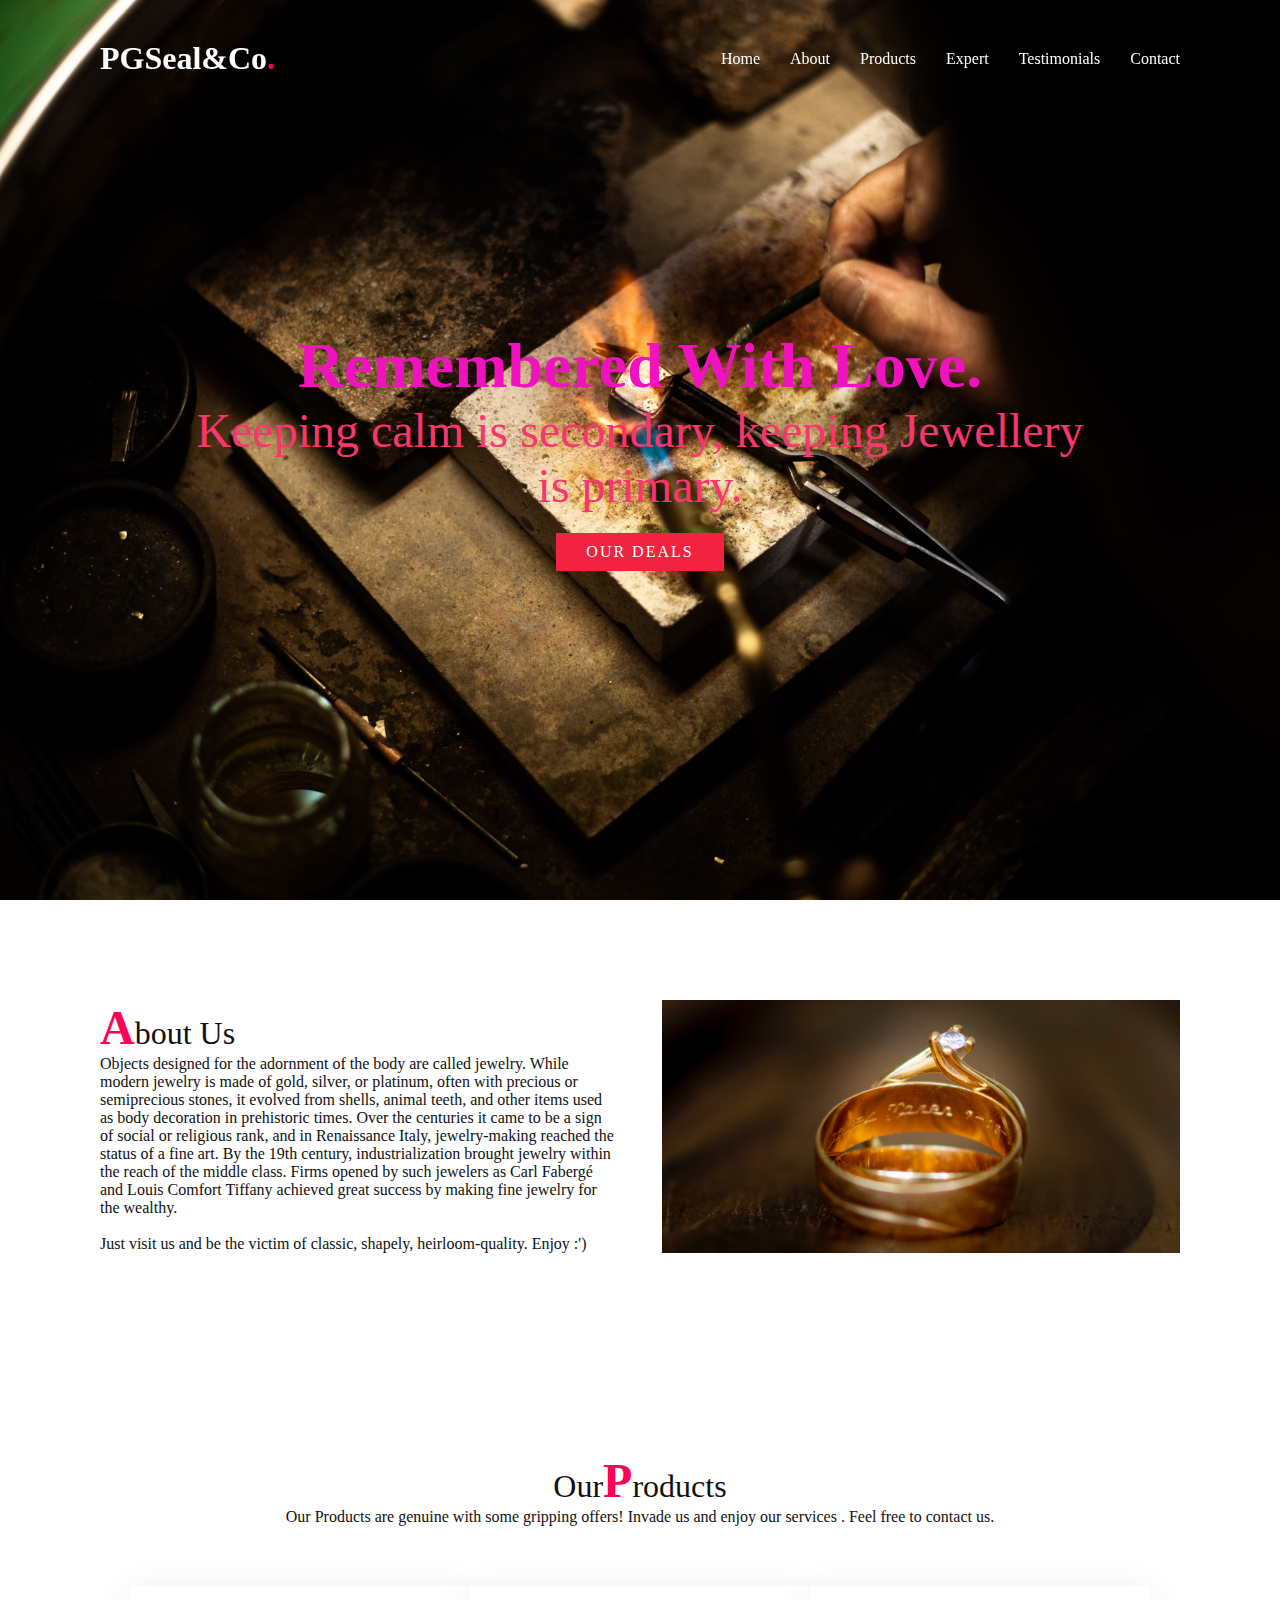
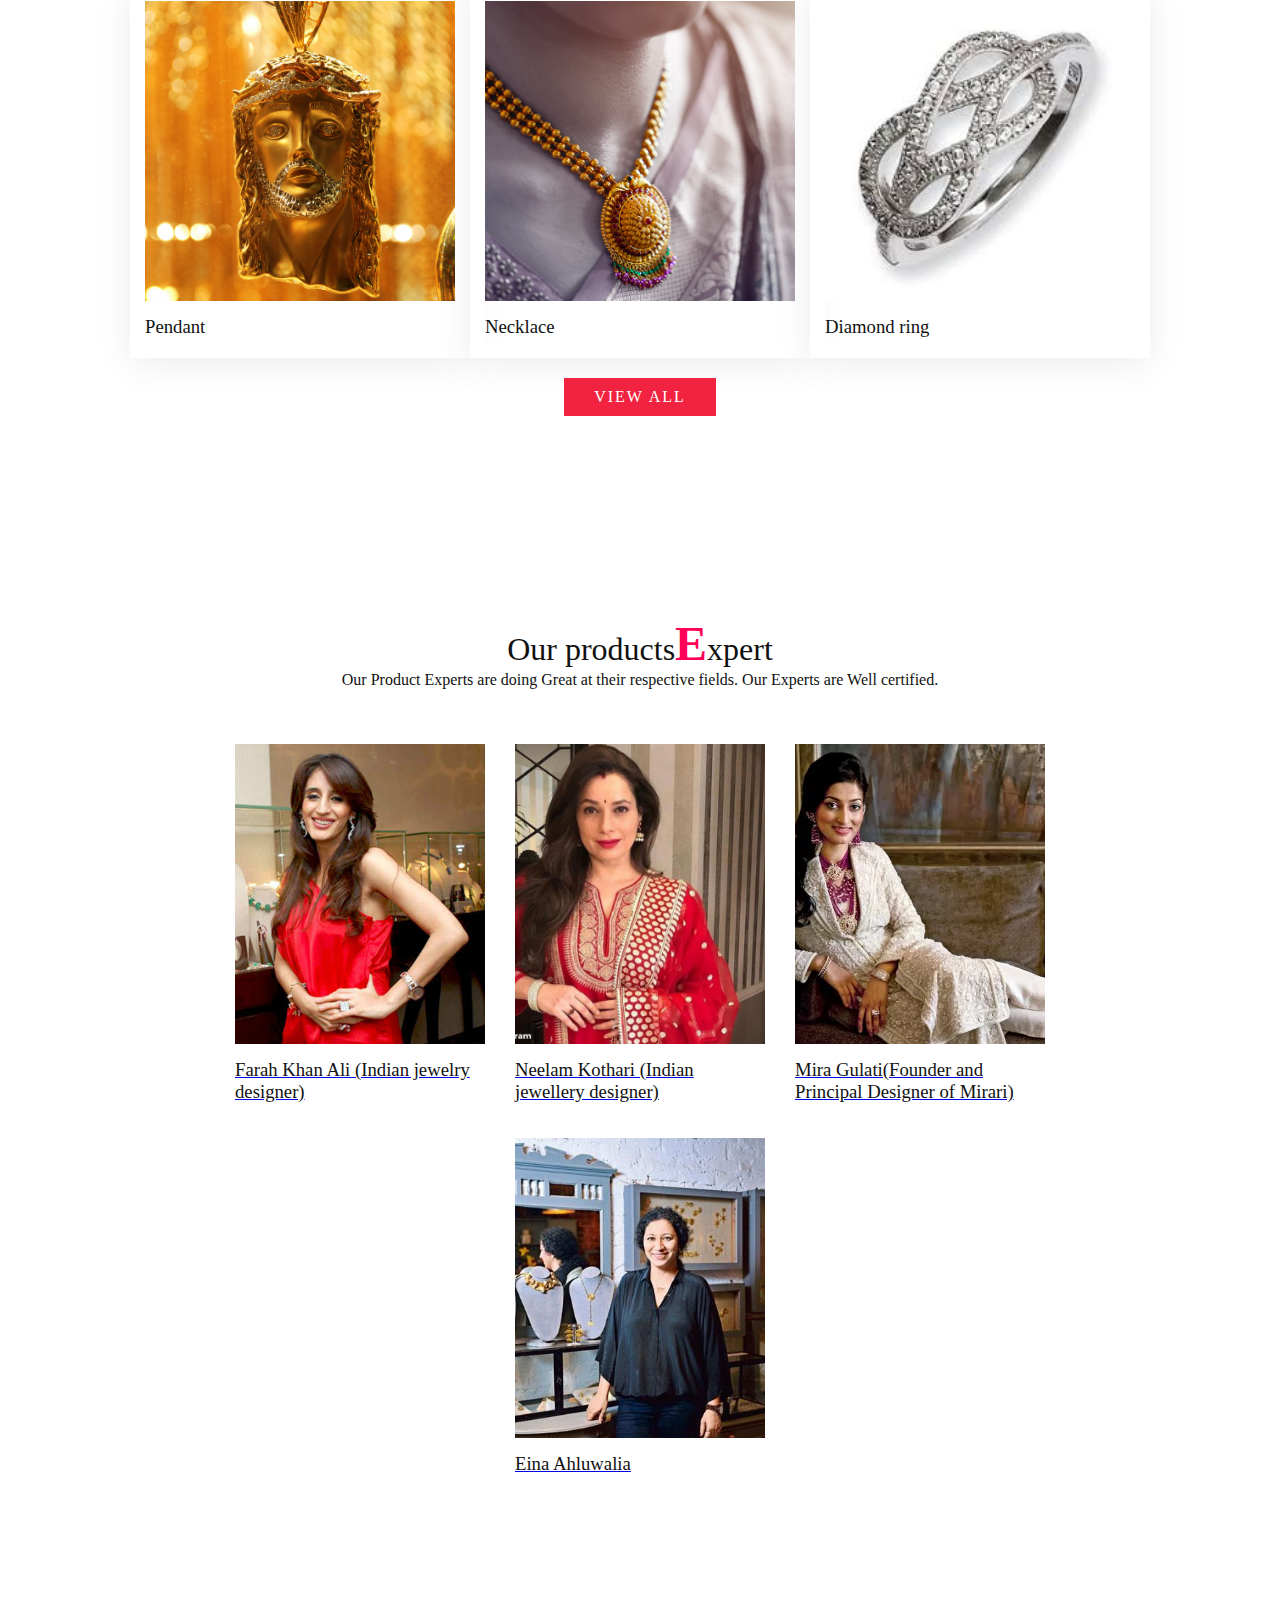
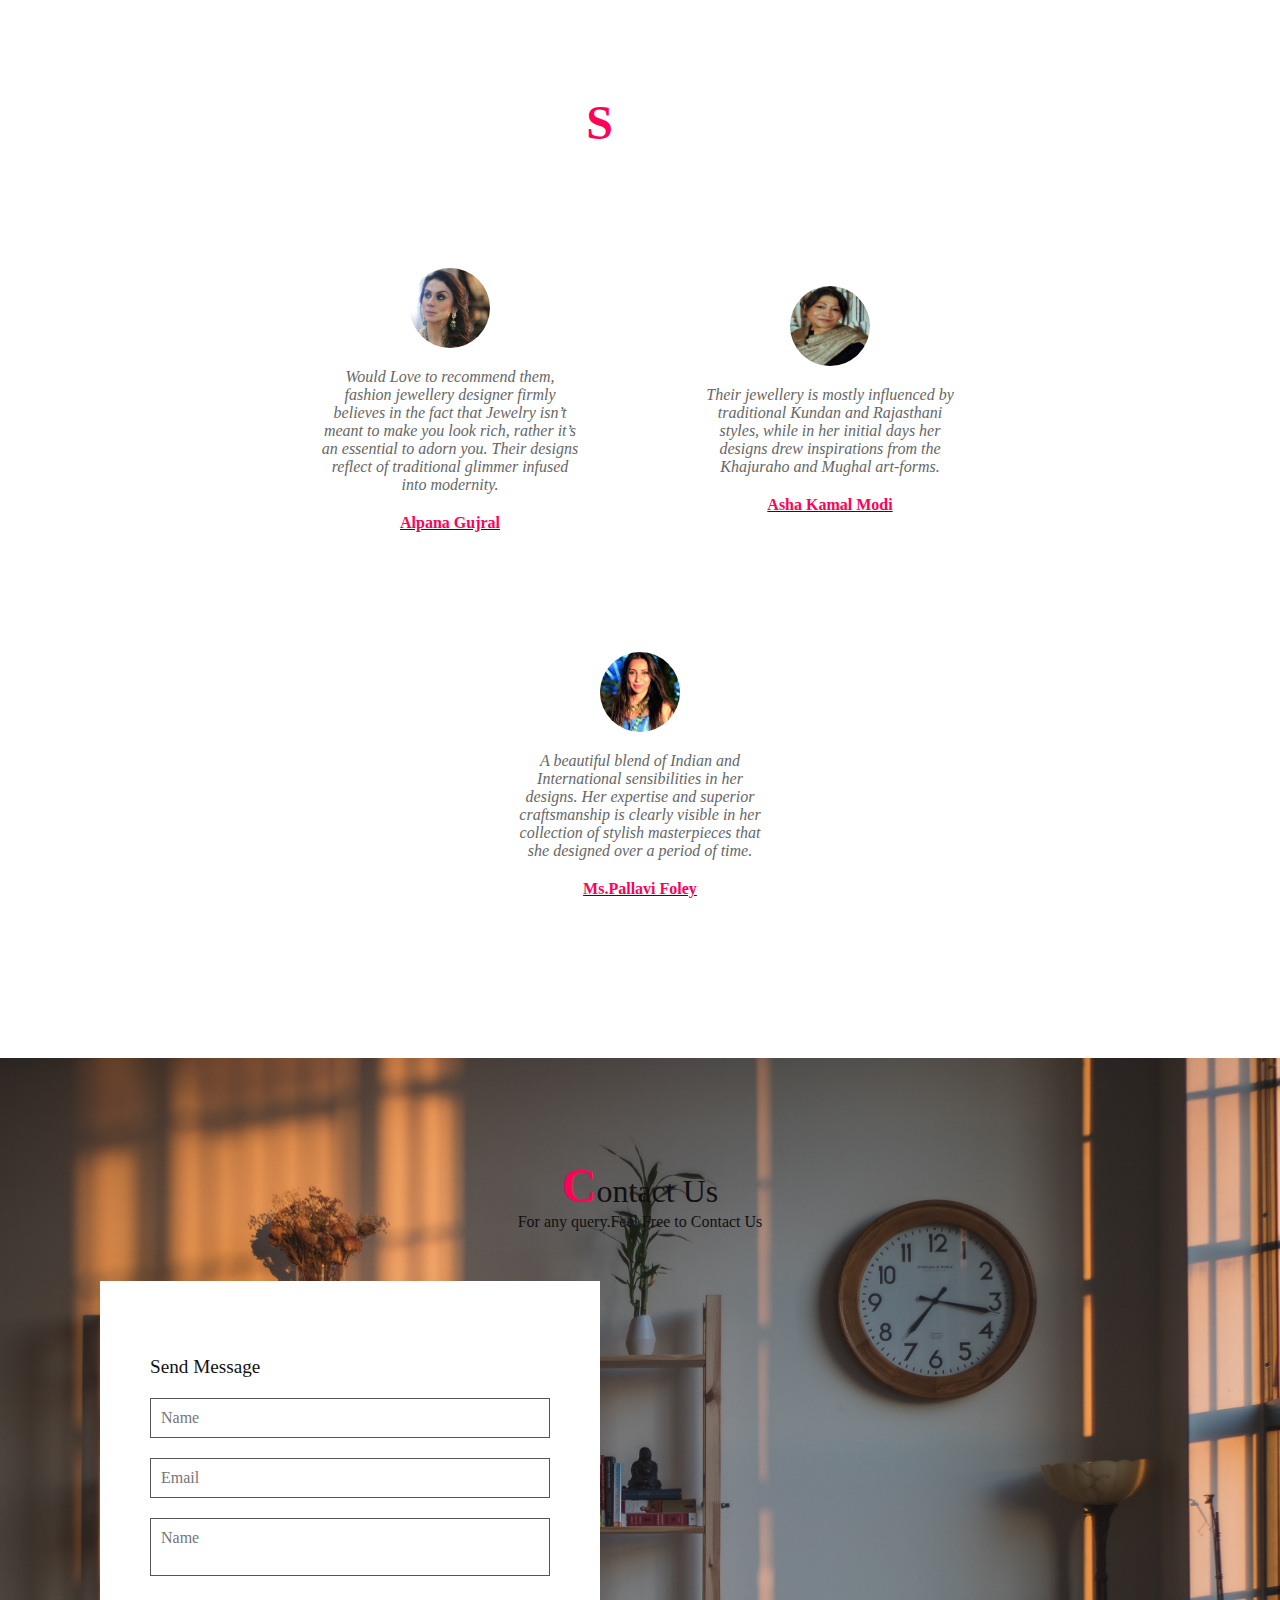
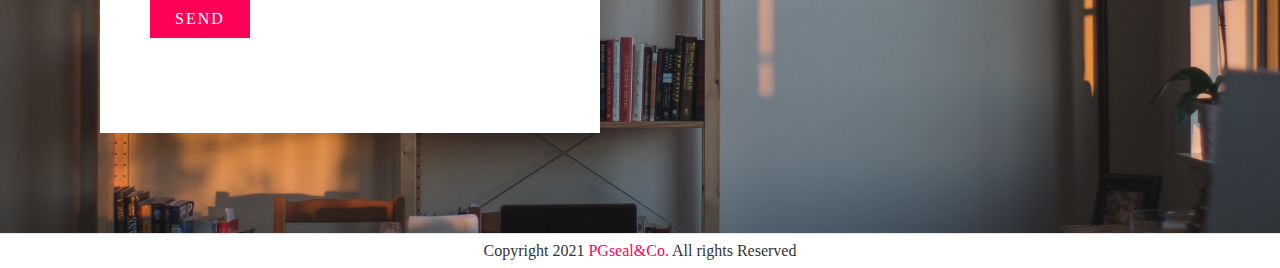
==== index.html @ d7408e0a "Add files via upload" ====
<!DOCTYPE html>
<html lang="en">
<head>
	<meta charset="utf-8">
	<meta name="viewport" content="width=device-width, initial-scale=1.0">
	<title>PGSeal&co</title>
	<link rel="stylesheet" type="text/css" href="j.css">
</head>
<body>
		<header>
		<a href="#" class="logo">PGSeal&Co<span>.</span></a>
		<div class="menuToggle" onclick="toggleMenu();"></div>
		<ul class="navigation">
        <li><a href="#banner"       onclick="toggleMenu();">Home</a></li>
        <li><a href="#about"        onclick="toggleMenu();">About</a></li>
        <li><a href="#menu"         onclick="toggleMenu();">Products</a></li>
        <li><a href="#expert"       onclick="toggleMenu();">Expert</a></li>
        <li><a href="#testimonials" onclick="toggleMenu();">Testimonials</a></li>
        <li><a href="#contact"      onclick="toggleMenu();">Contact</a></li>
		</ul>
	</header>
 <section class="banner" id="banner">
<div class="content">
	<h2>Remembered With Love.</h2>
	<p>Keeping calm is secondary, keeping Jewellery is primary.</p>
  <a href="#" class="btn">Our Deals</a>
</div>
</section>
<section class="about" id="about">
	<div class="row">
		<div class="col50">
			<h2 class="titleText"><span>A</span>bout Us</h2>
			<p>Objects designed for the adornment of the body are called jewelry. While modern jewelry is made of gold, silver, or platinum, often with precious or semiprecious stones, it evolved from shells, animal teeth, and other items used as body decoration in prehistoric times. Over the centuries it came to be a sign of social or religious rank, and in Renaissance Italy, jewelry-making reached the status of a fine art. By the 19th century, industrialization brought jewelry within the reach of the middle class. Firms opened by such jewelers as Carl Fabergé and Louis Comfort Tiffany achieved great success by making fine jewelry for the wealthy.<br><br>
Just visit us and be the victim of  classic, shapely, heirloom-quality. Enjoy :')		</p>
		</div>
		<div class="col50">
			<div class="imgBx">
				<img src="j2.jpg">
			</div>
		</div>
	</div>
</section>
<section class="menu" id="menu"> 
<div class="title">
<h2 class="titleText">Our<span>P</span>roducts</h2>
<p>Our Products are genuine with some gripping offers! Invade us and enjoy our services . Feel free to contact us.</p>	
</div>
<div class="content">
	<div class="box">
		<div class="imgBx">
			<img src="j16.jpg">
		</div>
      <div class="text">
      	<h3>Diamond ring</h3>
      </div>
	</div>
	<div class="box">
		<div class="imgBx">
			<img src="j4.jpg">
		</div>
      <div class="text">
      	<h3>Necklace</h3>
      </div>
	</div>
	<div class="box">
		<div class="imgBx">
			<img src="j5.jpg">
		</div>
      <div class="text">
      	<h3>Pendant</h3>
      </div>
	</div>
</div>
<div class="title">
<a href="#" class="btn">View All</a>	
</div>
</section>
<section class="expert" id="expert">
	<div class="title">
		<h2 class="titleText"> Our products<span>E</span>xpert</h2>
		<p>Our Product Experts are doing Great at their respective fields. Our Experts are Well certified.

</p>
	</div>
	<div class="content">
		<div class="box">
			<div class="imgBx">
				<img src="j17.jpg">
			</div>
			<div class="text">
				<a href="https://www.google.com/search?sa=X&bih=516&biw=1242&hl=en&sxsrf=ALeKk03cxXFlp4ENbpHNrZoLclhYolPchA:1615221159879&q=Farah+Khan+Ali&stick=[base64]&ved=2ahUKEwjQ_N7bj6HvAhWTguYKHRgQD1IQri4wH3oECAIQNw"><h3>Farah Khan Ali
(Indian jewelry designer)</h3></a>
			</div>
		</div>
	<div class="box">
			<div class="imgBx">
				<img src="j18.jpg">
			</div>
			<div class="text">
				<a href="https://www.google.com/search?sa=X&bih=516&biw=1242&hl=en&sxsrf=ALeKk00VC5kQL9xczbaN3g4Jdg1FRtf-PA:1615221203986&q=Neelam+Kothari&stick=[base64]&ved=2ahUKEwizjuPwj6HvAhV26XMBHe-YBMQQri4wK3oECAIQOg"><h3>Neelam Kothari
(Indian jewellery designer)</h3></a>
			</div>
		</div>
		<div class="box">
			<div class="imgBx">
				<img src="j19.jpg">
			</div>
			<div class="text">
				<a href="https://www.google.com/search?bih=516&biw=1242&hl=en&sxsrf=ALeKk02ZDXuzmPbjXhwLFnSF9AcNODNe1g%3A1615221753074&ei=-VNGYOv0A7O0mgfS5qHACw&q=Mira+Gulhati+jewelry&oq=Mira+Gulhati+jewelry&gs_lcp=Cgdnd3Mtd2l6EAMyBAgAEA06CggjELADEMkDECc6BwgAEEcQsAM6BggAEBYQHjoCCAA6BQghEKABOgcIIRAKEKABUKkyWPxrYONtaAFwAngAgAGkAogBzBeSAQUwLjkuNpgBAKABAqABAaoBB2d3cy13aXrIAQnAAQE&sclient=gws-wiz&ved=0ahUKEwir1cz2kaHvAhUzmuYKHVJzCLgQ4dUDCA4&uact=5"><h3>Mira Gulati(Founder and Principal Designer of Mirari)</h3></a>
			</div>
		</div>
		<div class="box">
			<div class="imgBx">
				<img src="j20jpg.jpg">
			</div>
			<div class="text">
				<a href="https://news4masses.com/top-most-famous-and-best-jewellery-designers-in-india-n4m-survey/"><h3>Eina Ahluwalia</h3></a>
			</div>
		</div>
<!-- 	</div> -->
</section> 



<section class="testimonials" id="testimonials">
	<div class="title white">
		<h2 class="titleText"> They <span>S</span>aid about us</h2>
		<p>Recommendations that hardly help you to interact with us!</p>
	</div>
	<div class="content">
		<div class="box">
			<div class="imgBx">
				<img src="j23.jpg">
			</div>
			<div class="text">
				<p> Would Love to recommend them, fashion jewellery designer firmly believes in the fact that Jewelry isn’t meant to make you look rich, rather it’s an essential to adorn you. Their designs reflect of traditional glimmer infused into modernity.</p>
				<a href="http://alpanagujral.com"><h3>Alpana Gujral</h3></a>
			</div>
		</div>


		<div class="box">
			<div class="imgBx">
				<img src="j21jpg.jpg">
			</div>
			<div class="text">
				<p> Their jewellery is mostly influenced by traditional Kundan and Rajasthani styles, while in her initial days her designs drew inspirations from the Khajuraho and Mughal art-forms.</p>
				<a href=" https://www.artkarat.com"><h3>Asha Kamal Modi</h3></a>
			</div>
		</div>



<div class="box">
			<div class="imgBx">
				<img src="j22.jpeg">
			</div>
			<div class="text">
				<p> A beautiful blend of Indian and International sensibilities in her designs. Her expertise and superior craftsmanship is clearly visible in her collection of stylish masterpieces that she designed over a period of time.</p>
				<a href="pallavifoley.com"><h3>Ms.Pallavi Foley</h3></a>
			</div>
		</div>

		
	</div>
</section>


<section class="contact" id="contact">
	<div class="title">
		<h2 class="titleText"><span>C</span>ontact Us</h2>
		<p>For any query.Feel Free to Contact Us </p>
	</div>
	<div class="contactForm">
		<h3>Send Message</h3>
		<div class="inputBox">
			<input type="text" placeholder="Name">
		</div>
		<div class="inputBox">
			<input type="text" placeholder="Email">
		</div>

		<div class="inputBox">
			<textarea placeholder="Name"></textarea>
		</div>
		<div class="inputBox">
			<input type="submit" value="Send">
		</div>
	</div>
</section>

<div class="copyrightText">
 <p>Copyright 2021 <a href="#"> PGseal&Co.</a> All rights Reserved</p>
 </div>


<script type="text/javascript">
	window.addEventListener('scroll', function(){const header =document.querySelector('header'); header.classList.toggle("sticky" , window.scrollY > 0);});


	function toggleMenu(){

 const menuToggle =document.querySelector('.menuToggle');
 const navigation =document.querySelector('.navigation');
 menuToggle.classList.toggle('active');
 navigation.classList.toggle('active');
	}
	
</script>
</body>
</html>
---- j.css ----
@import url('https://fonts.googleapis.com/css?family=Poppins:200,300,400,500,600,700,800,900&display=swap');
*
{
	margin: 0;
	padding: 0;
	box-sizing: border-box;
	/*font-family: 'Poppins', sans-serif;*/
	font-family: "Apple Chancery", cursive;
    scroll-behavior: smooth;
}
p
{
	font-weight: 300;
	color: #111;

}
/*body{
	min-height: 1000px;
}*/
.banner
{
	position: relative;
	width: 100%;
	min-height: 100vh;
	display: flex;
	justify-content: center;
	align-items: center;
	background: url('goldmaking.jpg');
    background-size: cover;
}
.banner .content{
	max-width: 900px;
	text-align: center;
}
.banner .content h2
{
	/*font-family: "Brush Script MT",cursive;*/
	font-family: "Apple Chancery", cursive;
	font-size: 4em;
	color: #F012BE;
}
.banner .content p
{
	font-size: 3em;
	color: #F9356d;
	font-family: "Brush Script MT",cursive;
}
.btn
{
	font-size: 1em;
	color: #fff;
	background: #F12340;
	display: inline-block;
    padding: 10px 30px;
    margin-top: 20px;
    text-transform: uppercase;
    text-decoration: none;
    letter-spacing: 2px;
    transition: 0.5s;
}
.btn:hover
{
	 letter-spacing: 4px;
}
header {
	 position: fixed;
	 left: 0;
	 top: 0;
	 width: 100%;
	 padding: 40px 100px;
	 z-index: 10000;
	 display: flex;
	 justify-content: space-between;
	 align-items: center;
	 transition: 0.5s;

}
header.sticky {
	background:#fff;
	padding: 10px 100px;
	box-shadow:0 5px 20px rgba(0,0,0,0.05);  
}

header .logo{
	color: #fff;
	font-weight: 700;
	font-size: 2em;
	text-decoration: none;

}
header.sticky .logo 
{
	color: #111;
}
header .logo span{
	color: #ff0157;

} 
header .navigation{
	position: relative;
	display: flex;
    }
   header .navigation li{
   	list-style: none;
   	margin-left: 30px; 
   }
   header .navigation li a{
   text-decoration: none;
   color: #fff;
   font-weight: 300; 
   }
  header.sticky .navigation li a{
  	color: #111;
  }
   header .navigation li a:hover{
   	color: #690;
   }
section
{
	padding: 100px;
}
.row
{
	position: relative;
	width: 100%;
	display: flex;
	justify-content: space-between;
}
.row .col50{
	position: relative;
	width:48%;
}
.titleText
{
	color: #111;
	font-size: 2em;
	font-weight: 300;
}
.titleText span
{
	color: #ff0157;
    font-size: 1.5em;
    font-weight: 700;
}
.row .col50 .imgBx
{
	position: relative;
	width: 100%;
	/*min-height: 300px;*/
    height: 100%;
}
.row .col50 .imgBx img 
{
	position: absolute;
	top: 0;
	left: 0;
	width: 100%;
	height: 100%;
	object-fit: cover;
}
.title{
	width: 100%;
	display: flex;
	justify-content: center;
	align-items: center;
	flex-direction: column;
}
.menu .content{
	 display: flex;
	 justify-content: center;
	 flex-direction: row-reverse;
	 flex-wrap: wrap;
	 margin-top: 40px;

}
.menu .content .box
{
width: 340px;
margin-top: 20px;
border: 15px solid #fff;
box-shadow: 0 5px 35px rgba(0,0,0,0.08);
}
.menu .content .box .imgBx{
	position: relative;
	width: 100%;
	height: 300px;

}
.menu .content .box .imgBx img
{
	position: absolute;
	top: 0;
	left: 0;
	width: 100%;
	height: 100%;
	object-fit: cover;

}
.menu .content .box .text
{
	padding:15px 0 5px; 
}
.menu .content .box .text h3
{
	font-weight: 400;
	color: #111; 
}

.expert .content {
	display: flex;
	justify-content: center;
	flex-wrap: wrap;
	flex-direction: row;
	margin-top: 40px;
}
.expert .content .box
{
	width: 250px;
	margin: 15px;
}
.expert .content .box .imgBx
{
	position: relative;
	width: 100%;
	height: 300px;
}
.expert .content .box .imgBx img
{
	position: absolute;
	top: 0;
	left: 0;
	width: 100%;
	height: 100%;
	object-fit: cover;

}
.expert .content .box .text
{
	padding: 15px 0 5px;
    
}
.expert .content .box .text h3
{
	font-weight: 400;
	color: #111;
}
.testimonials
{
	background: url(j14.jpg);
    background-size: cover;
 }
 .white .titleText,
 .white p
 {
 	color: #fff;
 }

 .testimonials .content
 {
 	display: flex;
 	justify-content: center;
 	flex-wrap: wrap;
 	flex-direction: row;
 	margin-top: 40px; 
 }
 .testimonials .content .box
 {
 	width: 340px;
 	margin: 20px;
 	padding: 40px;
 	background: #fff;
 	display: flex;
 	justify-content: center;
 	align-items: center;
 	flex-direction: column;

 }
 .testimonials .content .box .imgBx
 {
 	position: relative;
 	width: 80px;
 	height: 80px;
 	margin-bottom: 20px;
 	border-radius: 50%;
 	overflow: hidden;
 }
 .testimonials .content .box .imgBx img
{
	position: absolute;
	top: 0;
	left: 0;
	width: 100%;
	height: 100%;
	object-fit: cover;
}
.testimonials .content .box .text
{
	text-align: center;
}
.testimonials .content .box .text p
{
	color: #666;
	font-style: italic;
}
.testimonials .content .box .text h3
{
	margin-top: 20px;
	color: #111;
	font-size: 1em;
	color: #ff0157;
	font-weight: 600;
}
.contact
{
	background: url(j15.jpg); 
    background-size: cover;
 }
.contactForm
{
	padding: 75px 50px;
	background: #fff;
	box-shadow: 0 15px 50px rgba(0,0,0,0.1);
    max-width: 500px;
    margin-top: 50px;
}
.contactForm h3
{
	color: #111;
	font-size: 1.2em;
	margin-bottom: 20px;
	font-weight: 500;
}
.contactForm .inputBox
{
	position: relative;
	width:100%;
	margin-bottom: 20px; 
}
.contactForm .inputBox input,
.contactForm .inputBox textarea
{
	width: 100%;
	border: 1px solid #555;
	padding: 10px;
	color: #111;
	outline: none;
	font-size: 16px;
	font-weight: 300;
	resize: none;
}
.contactForm .inputBox input[type="submit"]
{
	font-size: 1em;
	color: #fff;
	background: #ff0157;
	display: inline-block;
	text-transform: uppercase;
	text-decoration: none;
	letter-spacing: 2px;
	transition: 0.5s;
	max-width: 100px;
	font-weight: 500;
	border:none;
	cursor: pointer;
}

.copyrightText
{
	padding: 8px 40px;
	border-top: 1px solid rgba(0,0,0,0.1);
	text-align: center;
}
.copyrightText p{
	color: #333;

}
.copyrightText a{
	color: #ff0157;
	font-weight: 500;
	text-decoration: none;
}
@media(max-width: 991px)
{
	header,
	header .sticky
	{
		padding: 10px 20px;

	}
	header .navigation
	{
		display: none;

	}
	header .navigation.active
	{
		width: 100%;
		height: calc(100% -68px);
		position: fixed;
		top: 68px;
		left: 0;
		display: flex;
		justify-content: center;
		align-items:center;
		flex-direction: column;
        background:#fff;

		} 
		header .navigation li{
			margin-left: 0;
		}
		header .navigation li a{
			/*text-decoration: none;*/
			color: #111;
			font-size: 1.6em;

		}
	.menuToggle{
		position: relative;
		width: 40px;
		height: 40px;
		background:url(logo.png);
		background-size: 30px;
		background-repeat: no-repeat;
		background-position: center;
		cursor: pointer;
	}
	.menuToggle.active
	{
		background:url(close.png);
		background-size: 30px;
		background-repeat: no-repeat;
		background-position: center;
		/*cursor: pointer;*/
	}
	header .sticky .menuToggle
	{
		filter: invert(1);
	}
	section
	{
		padding: 20px;
	}
	.banner .content h2
	{
		font-size: 3em;
		color: #fff;

	}
	.row{
		flex-direction: column;
	}
	.row .col50
	{
		position: relative;
		width: 100%;
	}
	.row .col50 .imgBx
	{
		height:300px;
		margin-top: 20px;

	}
	.menu .content
	{
		margin-top: 20px;
			}

      .menu .content .box{
      	margin: 10px;
      }
   .menu .content .box .imgBx
   {
   	height: 260px;
   }
   .title{
   	text-align: center;
   }
   .titleText{
   	font-size: 1.8em;
   	line-height: 1.5em;
   	margin-bottom: 15px;
   	font-weight: 300;

   }
   .testimonials .content .box
   {
   	/*width: 340px;*/
   	margin: 10px;
   	padding: 20px;
   	/*background:#fff;
   	display: flex;
   	justify-content: center;
   	align-items: center;
   	flex-direction: column; */
   }
   .contactForm
   {
   	padding: 35px 40px;
   /*	max-width: 500px;*/
   	margin-top: 20px;
   	margin-bottom: 30px;

   }
}
@media(max-width: 400px)
{
	.banner .content h2
	{
		font-size: 2.2em;
		color: #fff;
	}
}
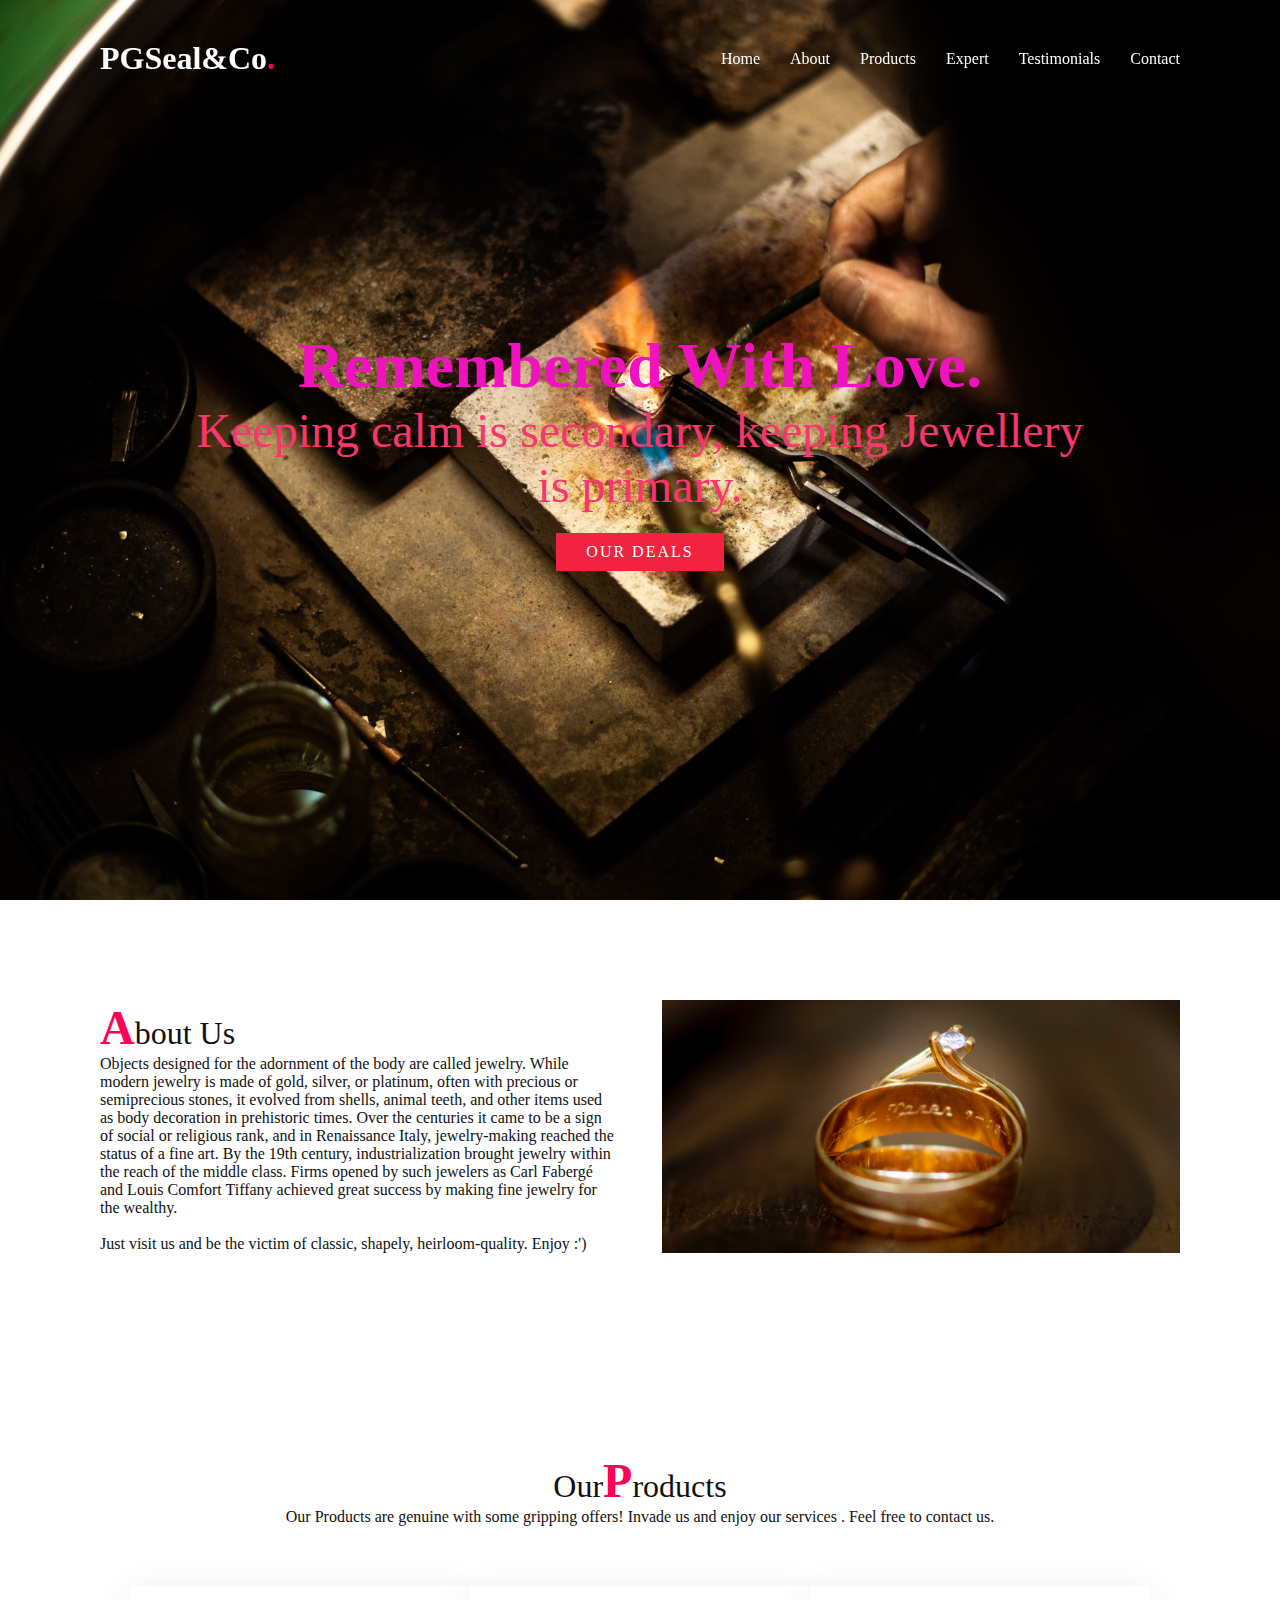
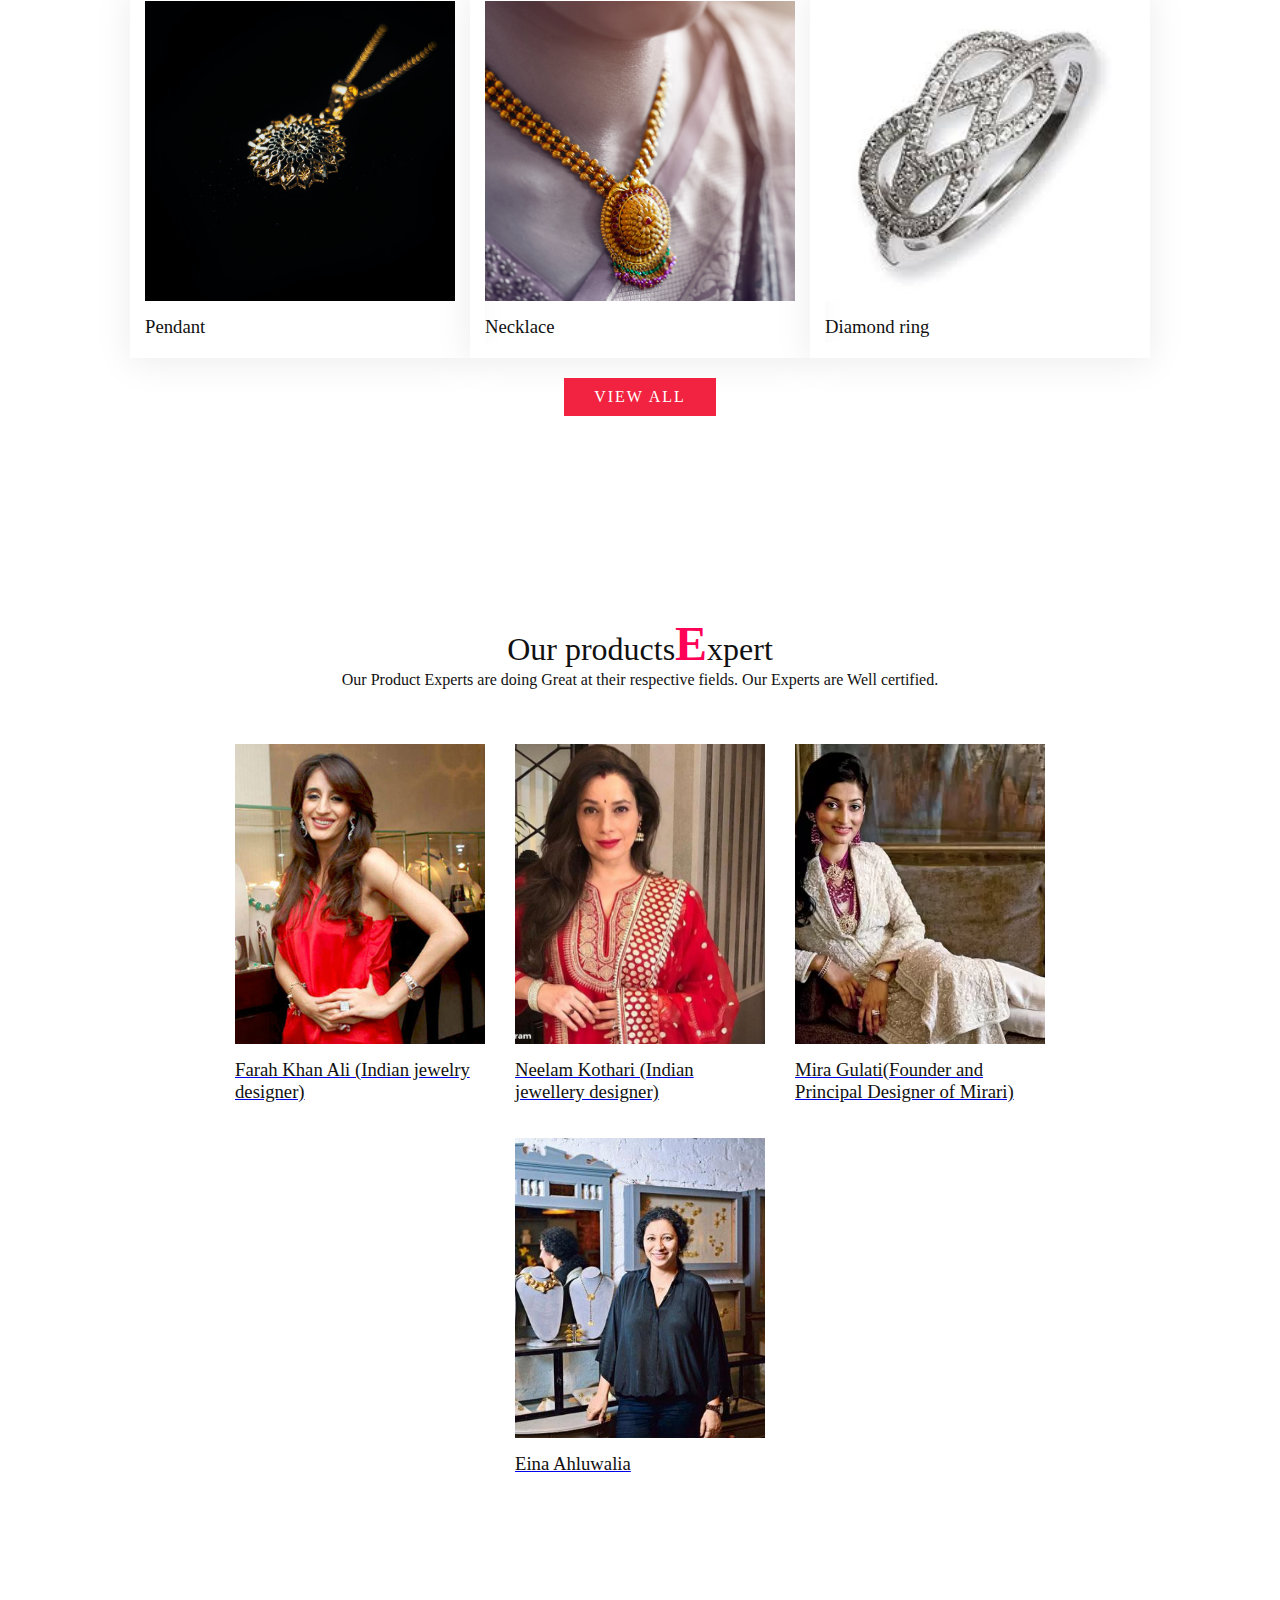
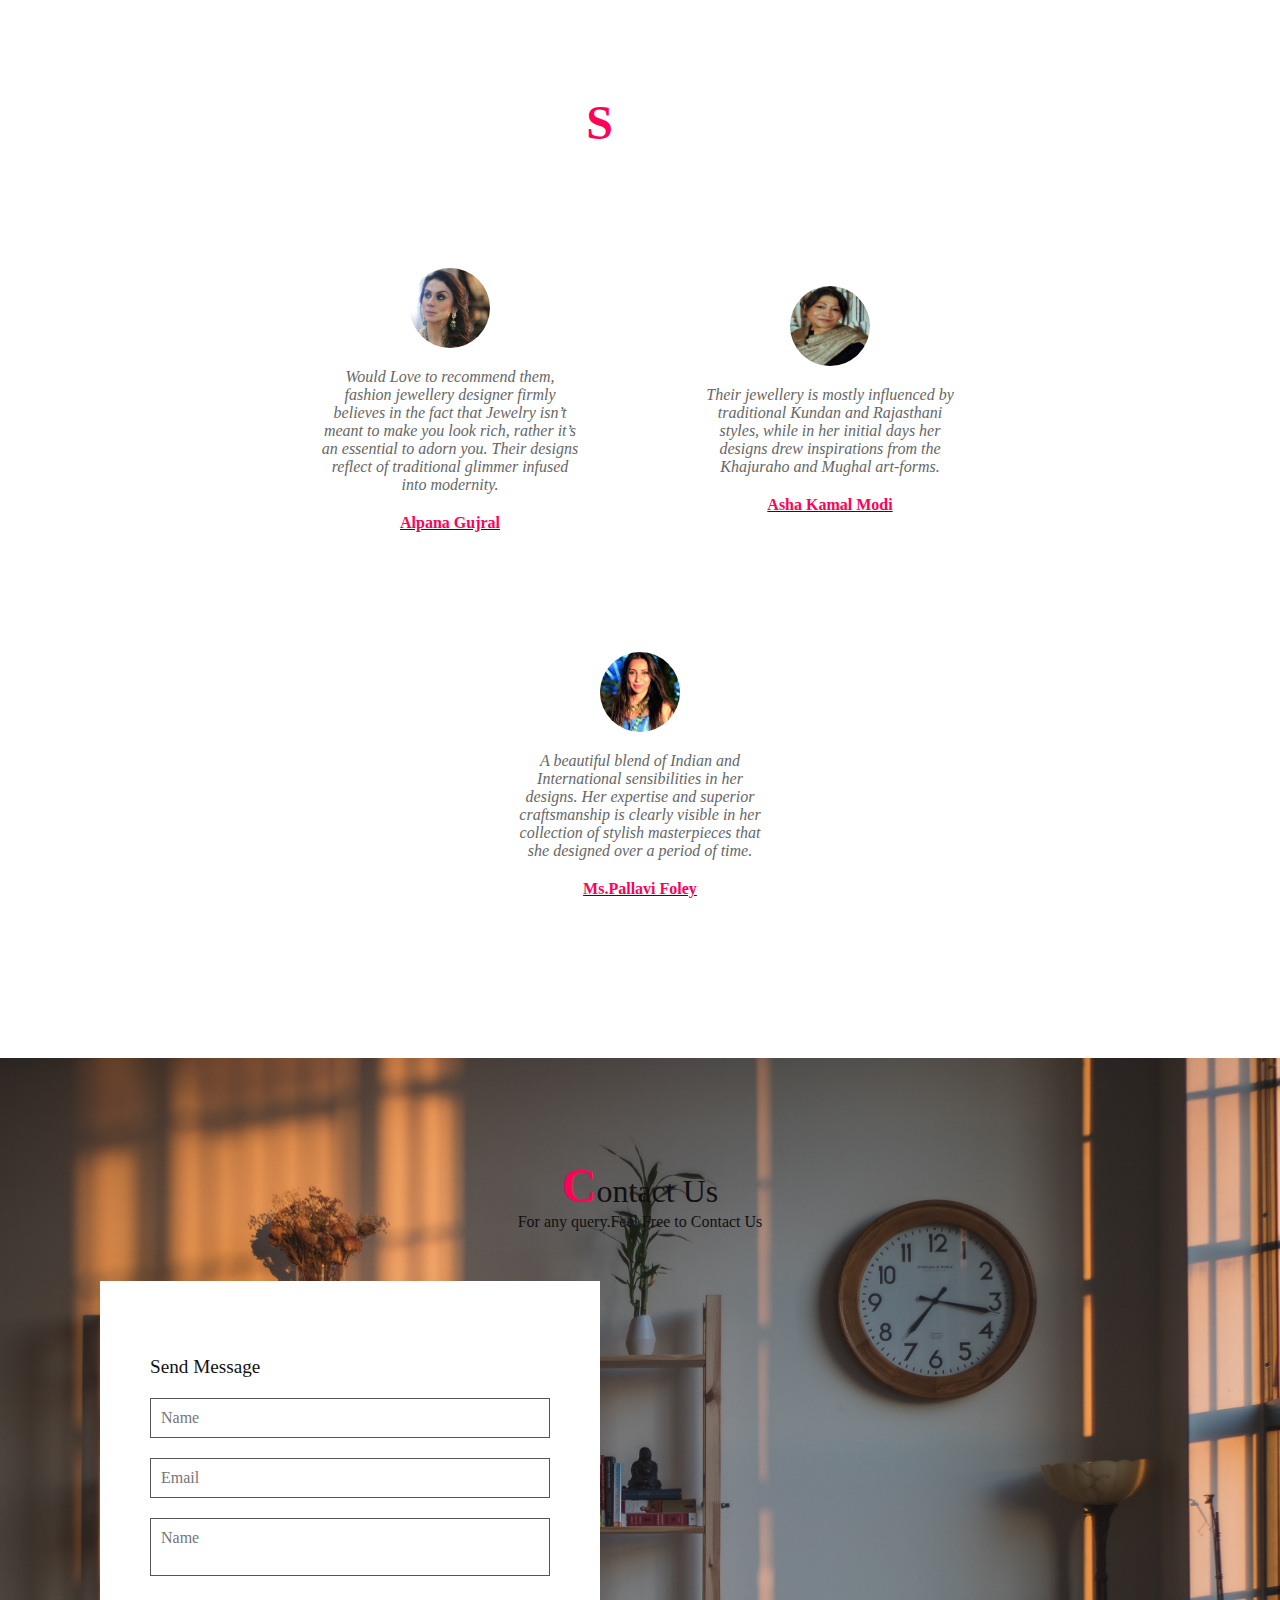
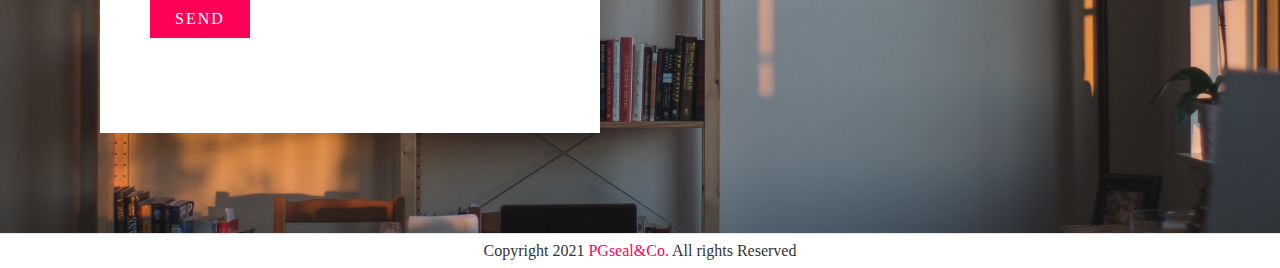
==== commit 2ce19a0b: "Update index.html" ====
--- a/index.html
+++ b/index.html
@@ -64,7 +64,7 @@
 	</div>
 	<div class="box">
 		<div class="imgBx">
-			<img src="j5.jpg">
+			<img src="j24.jpg.jpg">
 		</div>
       <div class="text">
       	<h3>Pendant</h3>
--- a/j.css
+++ b/j.css
@@ -7,6 +7,7 @@
 	/*font-family: 'Poppins', sans-serif;*/
 	font-family: "Apple Chancery", cursive;
     scroll-behavior: smooth;
+	object-fit:cover;
 }
 p
 {
@@ -444,7 +445,7 @@
 	.banner .content h2
 	{
 		font-size: 3em;
-		color: #fff;
+		color: #F012BE;
 
 	}
 	.row{
@@ -508,6 +509,6 @@
 	.banner .content h2
 	{
 		font-size: 2.2em;
-		color: #fff;
-	}
-}+		color: #F012BE;
+	}
+}
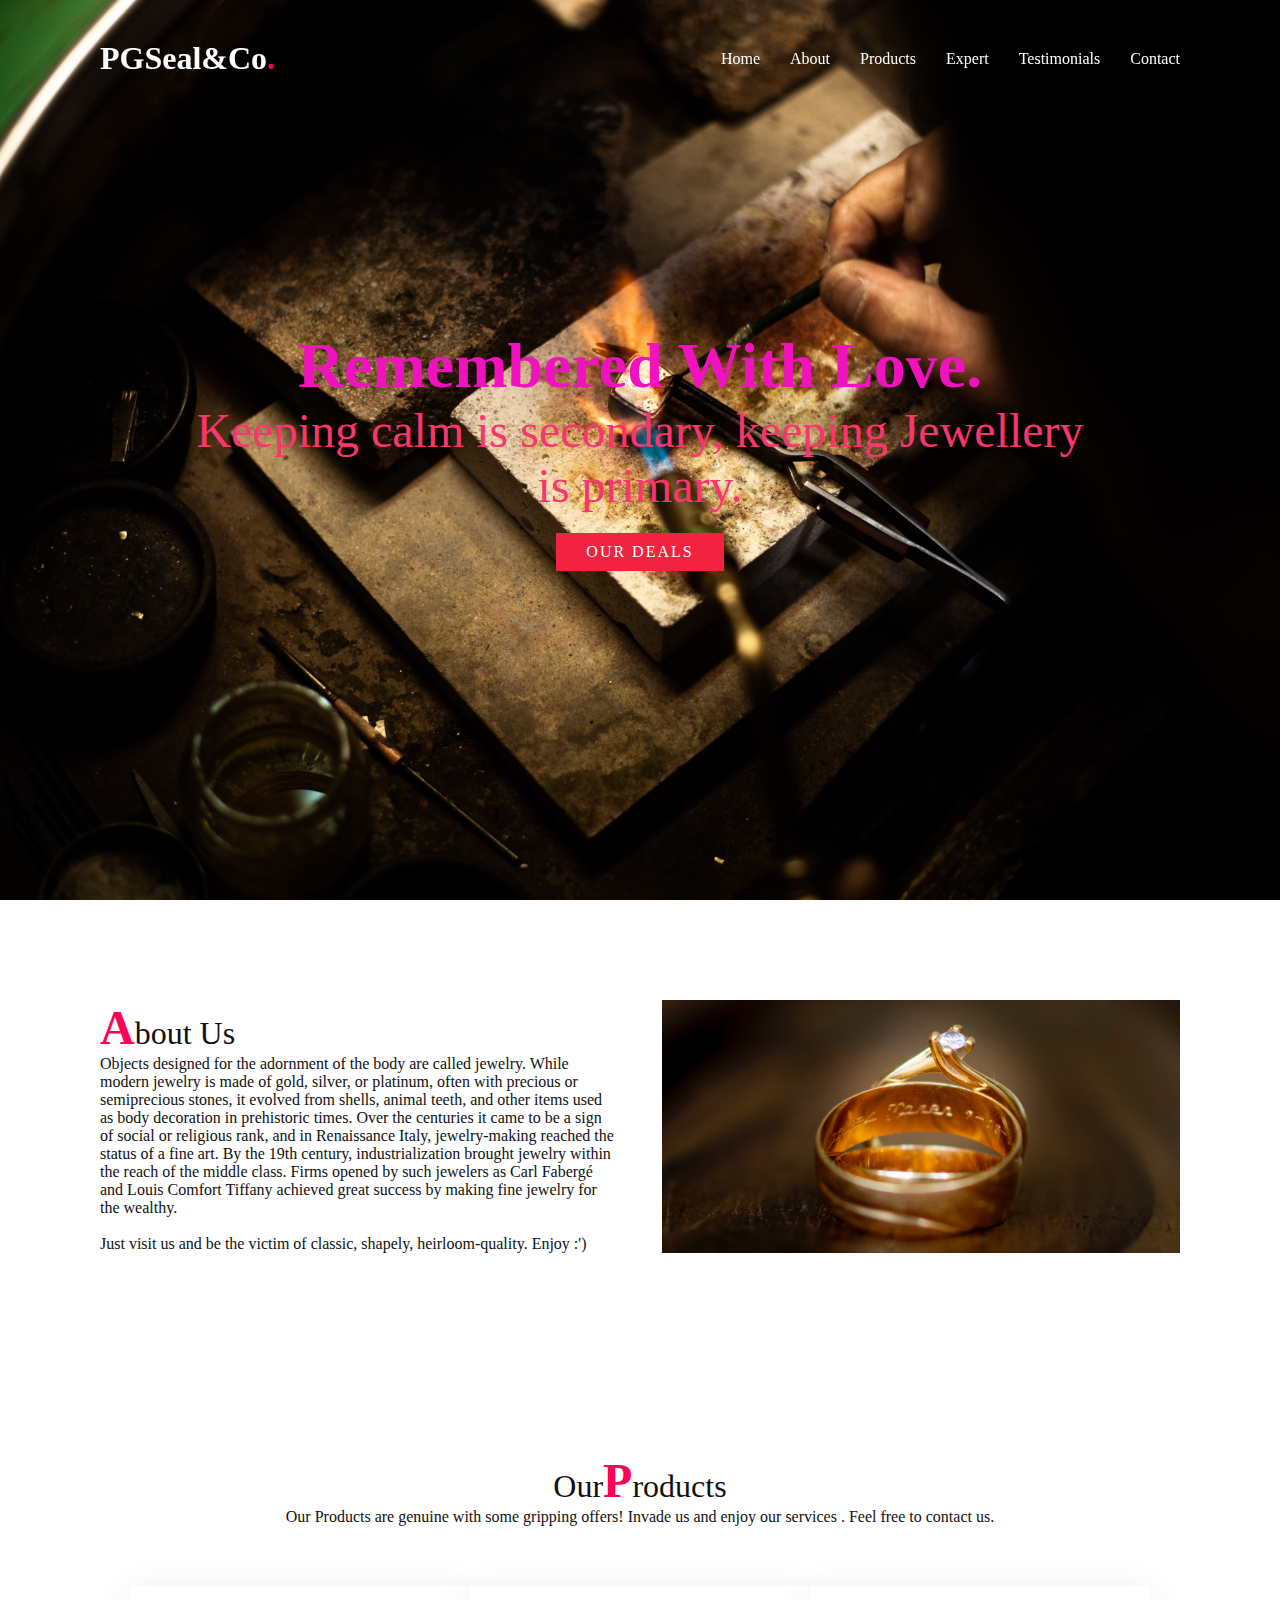
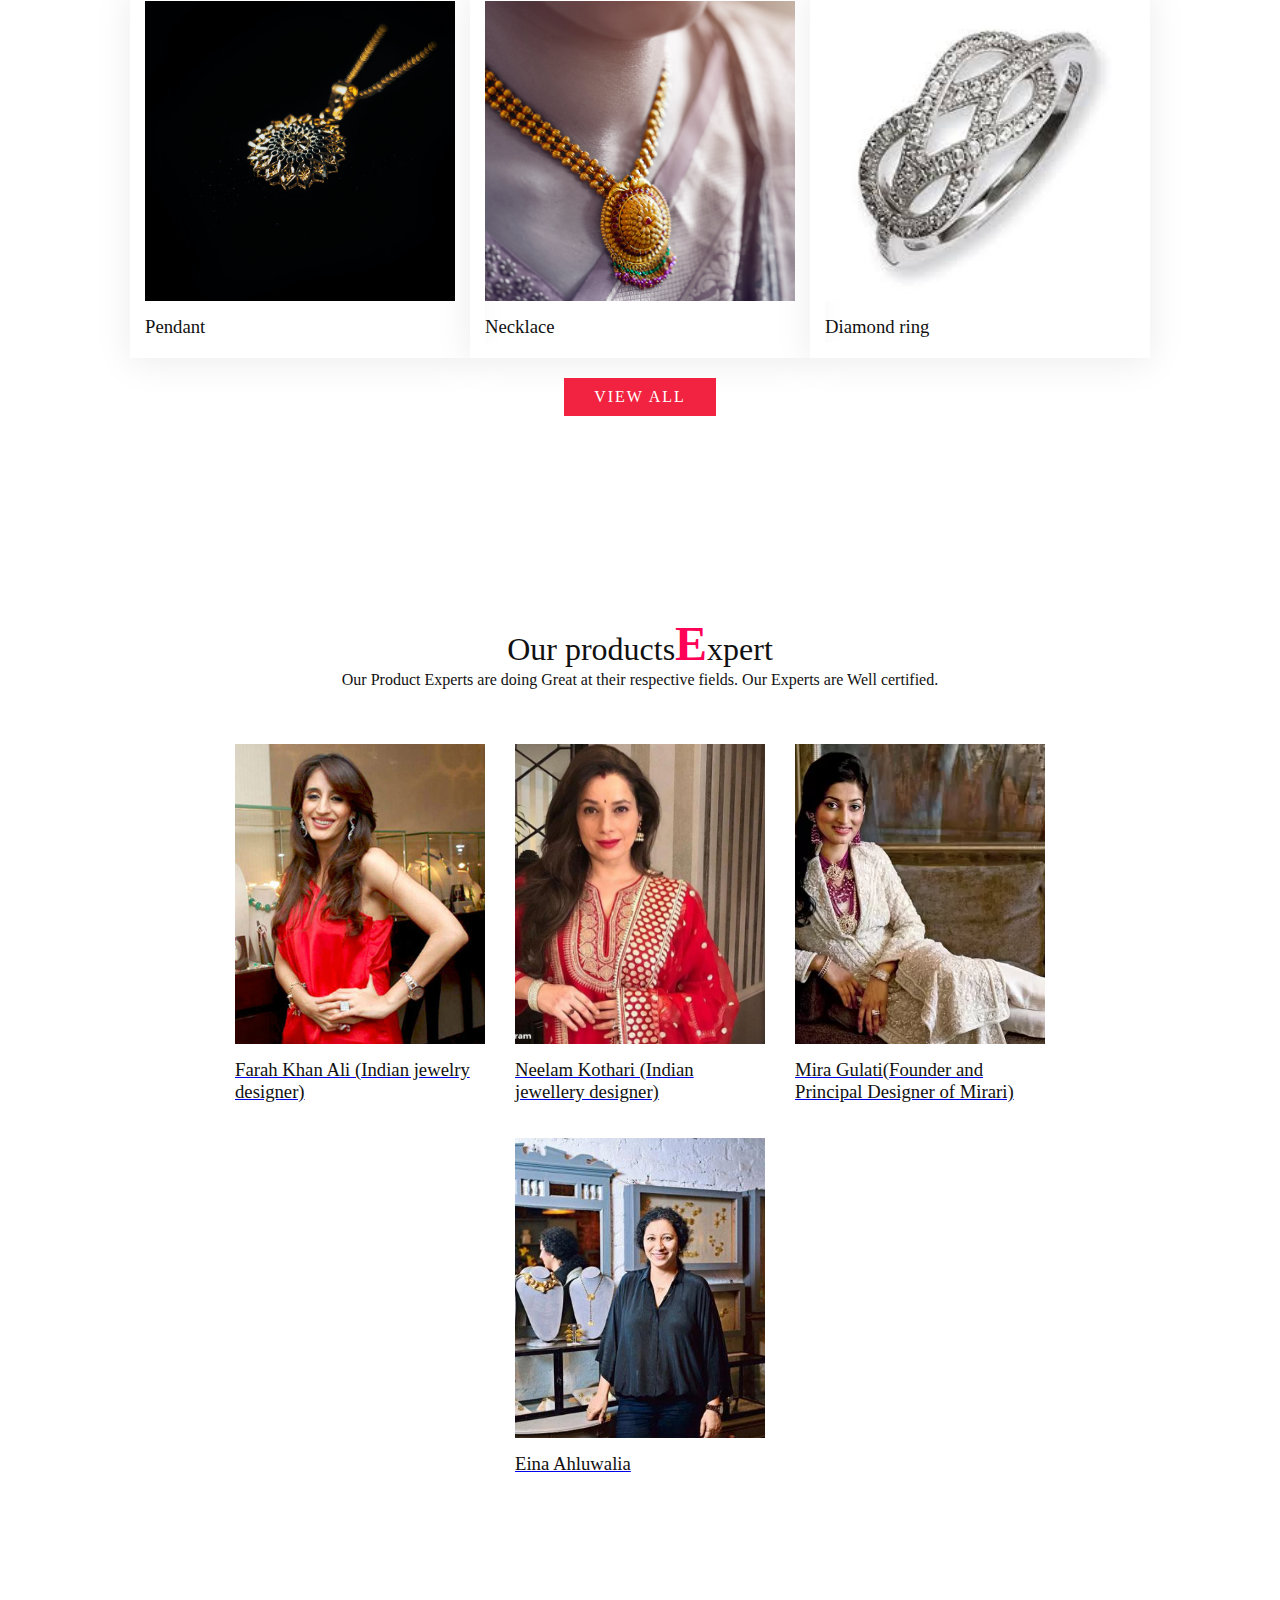
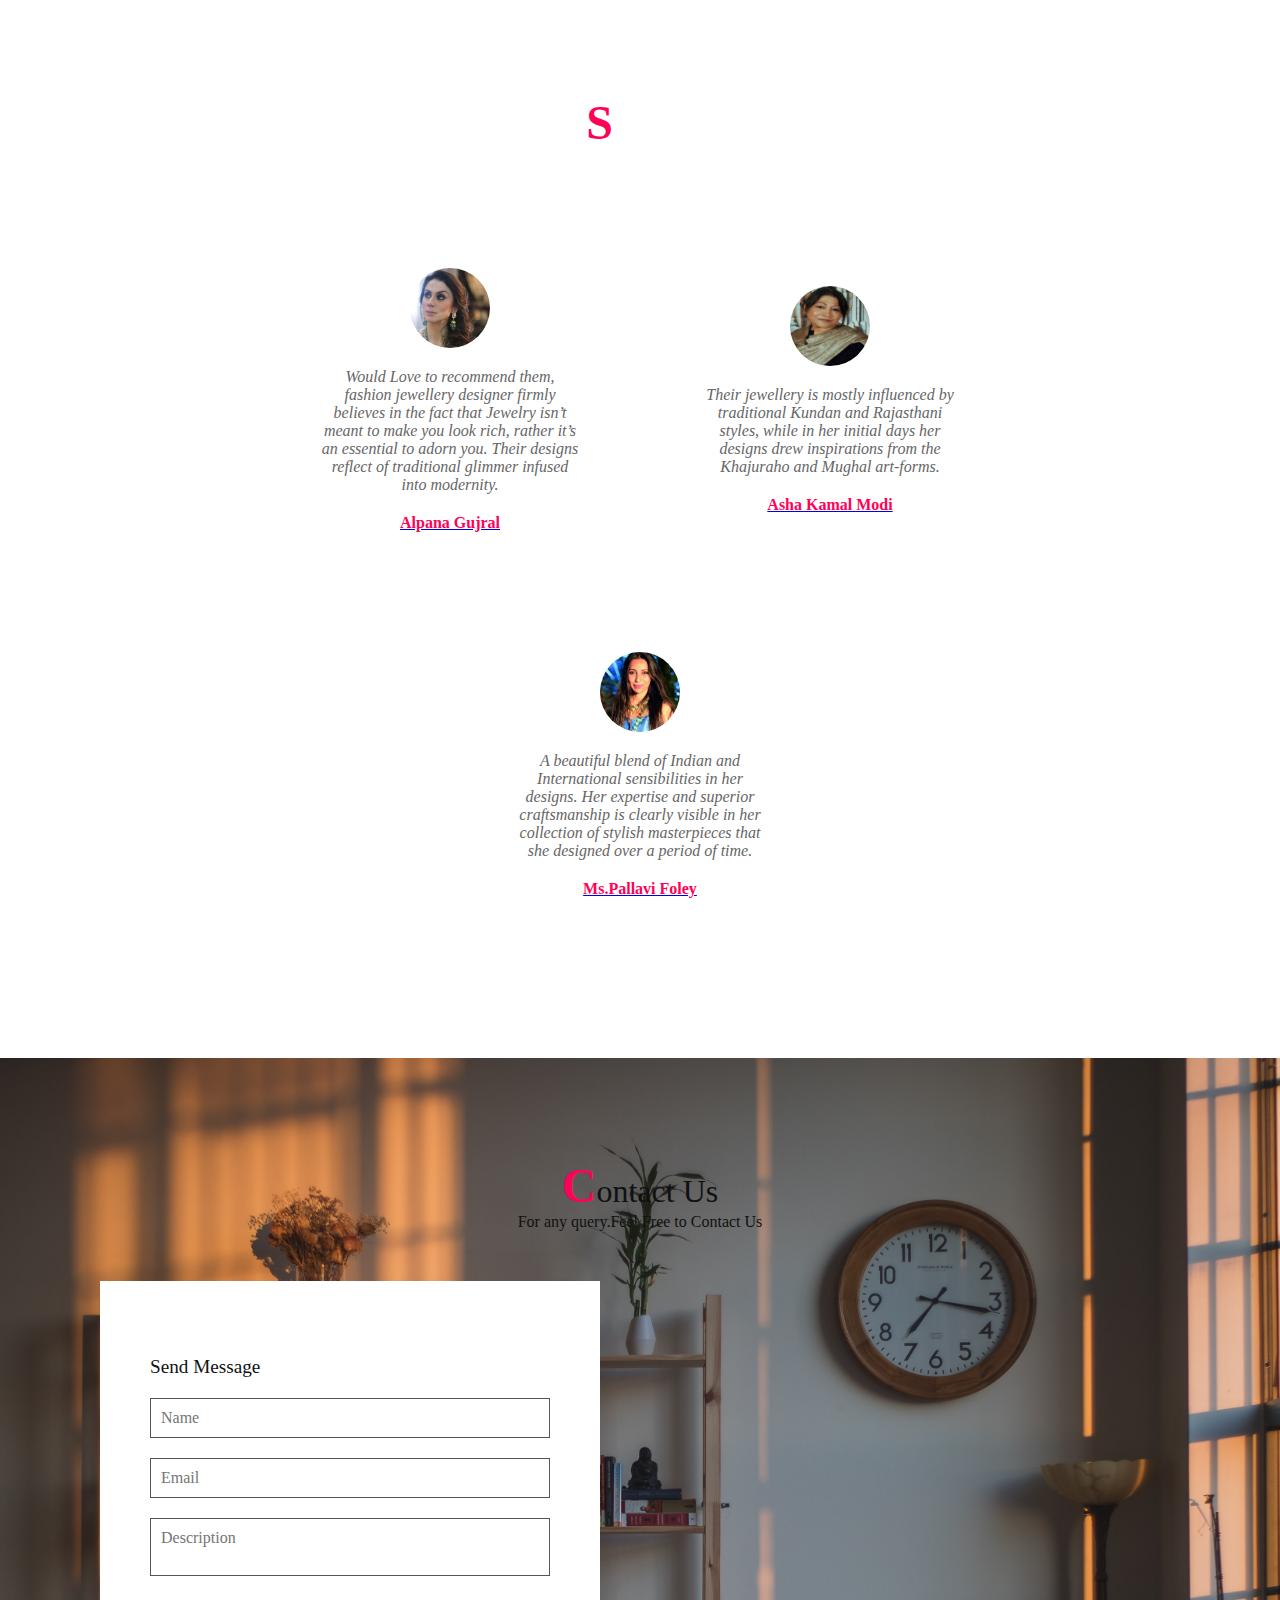
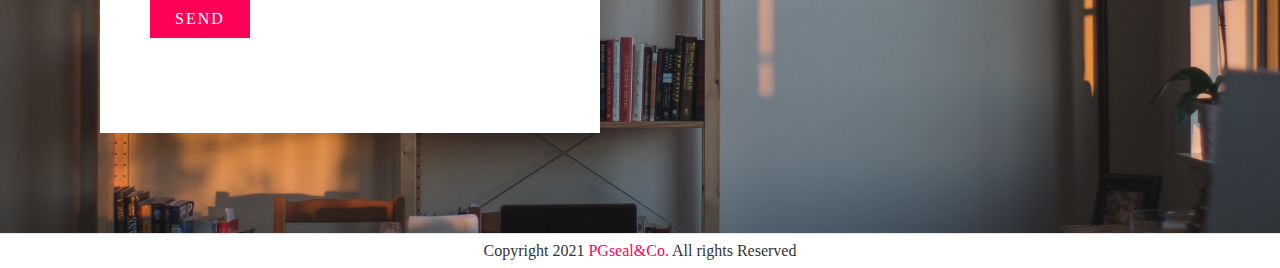
==== commit 7ee596cd: "Update index.html" ====
--- a/index.html
+++ b/index.html
@@ -181,7 +181,7 @@
 		</div>
 
 		<div class="inputBox">
-			<textarea placeholder="Name"></textarea>
+			<textarea placeholder="Description"></textarea>
 		</div>
 		<div class="inputBox">
 			<input type="submit" value="Send">
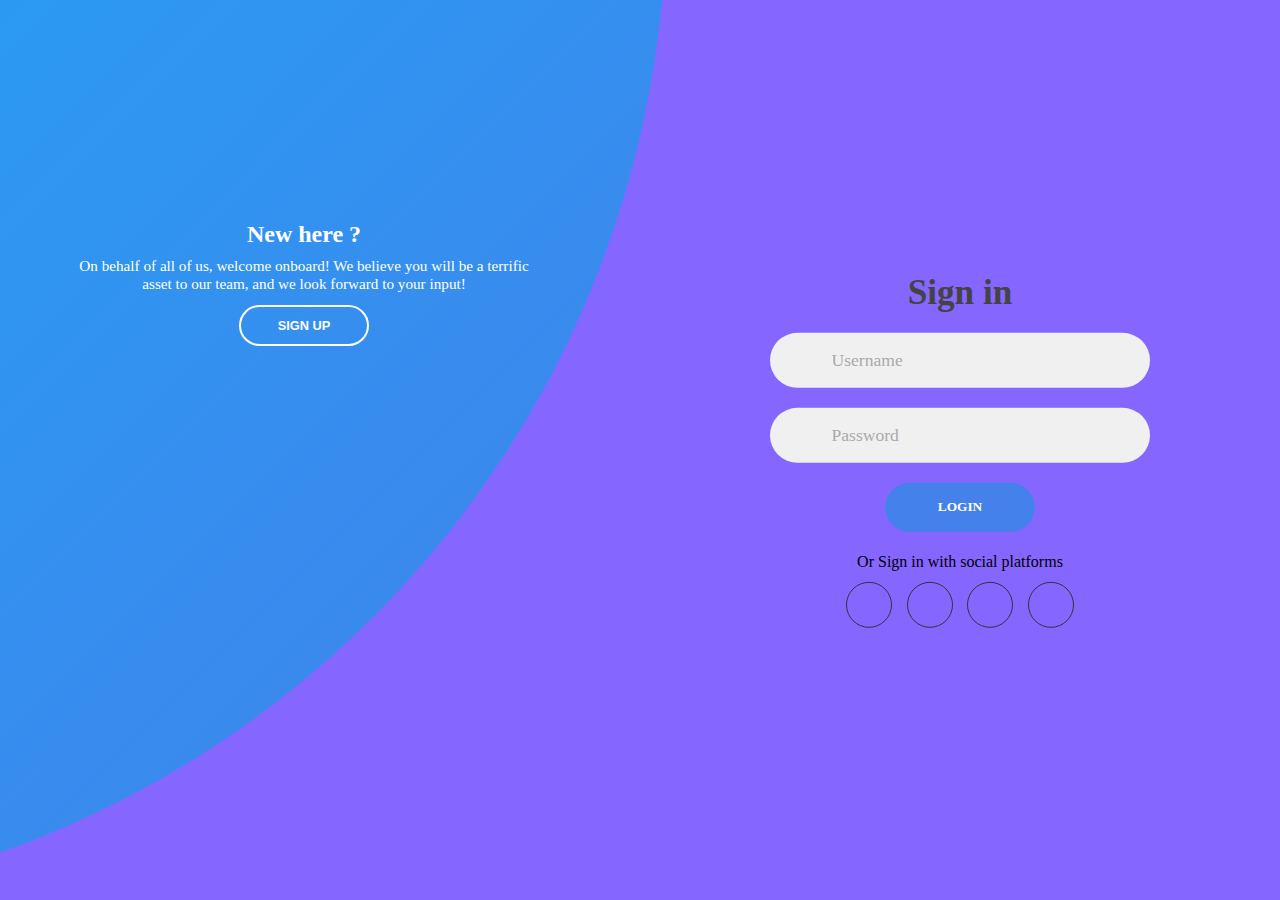
==== commit fa7a5e27: "Rename Jewelry.html to index.html" ====
--- a/index.html
+++ b/index.html
@@ -1,211 +1,136 @@
 <!DOCTYPE html>
 <html lang="en">
-<head>
-	<meta charset="utf-8">
-	<meta name="viewport" content="width=device-width, initial-scale=1.0">
-	<title>PGSeal&co</title>
-	<link rel="stylesheet" type="text/css" href="j.css">
-</head>
-<body>
-		<header>
-		<a href="#" class="logo">PGSeal&Co<span>.</span></a>
-		<div class="menuToggle" onclick="toggleMenu();"></div>
-		<ul class="navigation">
-        <li><a href="#banner"       onclick="toggleMenu();">Home</a></li>
-        <li><a href="#about"        onclick="toggleMenu();">About</a></li>
-        <li><a href="#menu"         onclick="toggleMenu();">Products</a></li>
-        <li><a href="#expert"       onclick="toggleMenu();">Expert</a></li>
-        <li><a href="#testimonials" onclick="toggleMenu();">Testimonials</a></li>
-        <li><a href="#contact"      onclick="toggleMenu();">Contact</a></li>
-		</ul>
-	</header>
- <section class="banner" id="banner">
-<div class="content">
-	<h2>Remembered With Love.</h2>
-	<p>Keeping calm is secondary, keeping Jewellery is primary.</p>
-  <a href="#" class="btn">Our Deals</a>
-</div>
-</section>
-<section class="about" id="about">
-	<div class="row">
-		<div class="col50">
-			<h2 class="titleText"><span>A</span>bout Us</h2>
-			<p>Objects designed for the adornment of the body are called jewelry. While modern jewelry is made of gold, silver, or platinum, often with precious or semiprecious stones, it evolved from shells, animal teeth, and other items used as body decoration in prehistoric times. Over the centuries it came to be a sign of social or religious rank, and in Renaissance Italy, jewelry-making reached the status of a fine art. By the 19th century, industrialization brought jewelry within the reach of the middle class. Firms opened by such jewelers as Carl Fabergé and Louis Comfort Tiffany achieved great success by making fine jewelry for the wealthy.<br><br>
-Just visit us and be the victim of  classic, shapely, heirloom-quality. Enjoy :')		</p>
-		</div>
-		<div class="col50">
-			<div class="imgBx">
-				<img src="j2.jpg">
-			</div>
-		</div>
-	</div>
-</section>
-<section class="menu" id="menu"> 
-<div class="title">
-<h2 class="titleText">Our<span>P</span>roducts</h2>
-<p>Our Products are genuine with some gripping offers! Invade us and enjoy our services . Feel free to contact us.</p>	
-</div>
-<div class="content">
-	<div class="box">
-		<div class="imgBx">
-			<img src="j16.jpg">
-		</div>
-      <div class="text">
-      	<h3>Diamond ring</h3>
+  <head>
+    <meta charset="UTF-8" />
+    <meta name="viewport" content="width=device-width, initial-scale=1.0" />
+    <script
+      src="https://kit.fontawesome.com/64d58efce2.js"
+      crossorigin="anonymous"
+    ></script>
+    <link rel="stylesheet" href="Jewelry.css" />
+    <title>Sign in & Sign up Form</title>
+  </head>
+  <body>
+    <div class="container">
+      <div class="forms-container">
+        <div class="signin-signup">
+          <form action="#" class="sign-in-form">
+            <h2 class="title">Sign in</h2>
+            <div class="input-field">
+              <i class="fas fa-user"></i>
+              <input type="text" placeholder="Username" />
+            </div>
+            <div class="input-field">
+              <i class="fas fa-lock"></i>
+              <input  type="password" placeholder="Password" />
+            </div>
+          
+            <input  type="button"  class="btn solid" value="Login" onclick="location.href='j.html';" />
+        
+
+       <p class="social-text">Or Sign in with social platforms</p>
+            <div class="social-media">
+              <a href="#" class="social-icon">
+                <i class="fab fa-facebook-f"></i>
+              </a>
+              <a href="#" class="social-icon">
+                <i class="fab fa-twitter"></i>
+              </a>
+              <a href="#" class="social-icon">
+                <i class="fab fa-google"></i>
+              </a>
+              <a href="#" class="social-icon">
+                <i class="fab fa-linkedin-in"></i>
+              </a>
+            </div>
+          </form>
+          <form action="#" class="sign-up-form">
+            <h2 class="title">Sign up</h2>
+            <div class="input-field">
+              <i class="fas fa-user"></i>
+              <input type="text" placeholder="Username" />
+            </div>
+            <div class="input-field">
+              <i class="fas fa-envelope"></i>
+              <input type="email" placeholder="Email" />
+            </div>
+            <div class="input-field">
+              <i class="fas fa-lock"></i>
+              <input type="password" placeholder="Password" />
+            </div>
+            <input type="submit" class="btn" value="Sign up" />
+            <p class="social-text">Or Sign up with social platforms</p>
+            <div class="social-media">
+              <a href="#" class="social-icon">
+                <i class="fab fa-facebook-f"></i>
+              </a>
+              <a href="#" class="social-icon">
+                <i class="fab fa-twitter"></i>
+              </a>
+              <a href="#" class="social-icon">
+                <i class="fab fa-google"></i>
+              </a>
+              <a href="#" class="social-icon">
+                <i class="fab fa-linkedin-in"></i>
+              </a>
+            </div>
+          </form>
+        </div>
       </div>
-	</div>
-	<div class="box">
-		<div class="imgBx">
-			<img src="j4.jpg">
-		</div>
-      <div class="text">
-      	<h3>Necklace</h3>
+
+      <div class="panels-container">
+        <div class="panel left-panel">
+          <div class="content">
+            <h3>New here ?</h3>
+            <p>
+              On behalf of all of us, welcome onboard! We believe you will be a terrific asset to our team, and we look forward to your input!
+
+            </p>
+            <button class="btn transparent" id="sign-up-btn">
+              Sign up
+            </button>
+          </div>
+          <img src="img/log.svg" class="image" alt="" />
+        </div>
+        <div class="panel right-panel">
+          <div class="content">
+            <h3>One of us ?</h3>
+            <p>
+              Congratulations on joining our team! We hope we can work well together and share many successes!
+            </p>
+            <button class="btn transparent" id="sign-in-btn">
+              Sign in
+            </button>
+          </div>
+          <img src="img/register.svg" class="image" alt="" />
+        </div>
       </div>
-	</div>
-	<div class="box">
-		<div class="imgBx">
-			<img src="j24.jpg.jpg">
-		</div>
-      <div class="text">
-      	<h3>Pendant</h3>
-      </div>
-	</div>
-</div>
-<div class="title">
-<a href="#" class="btn">View All</a>	
-</div>
-</section>
-<section class="expert" id="expert">
-	<div class="title">
-		<h2 class="titleText"> Our products<span>E</span>xpert</h2>
-		<p>Our Product Experts are doing Great at their respective fields. Our Experts are Well certified.
+    </div>
 
-</p>
-	</div>
-	<div class="content">
-		<div class="box">
-			<div class="imgBx">
-				<img src="j17.jpg">
-			</div>
-			<div class="text">
-				<a href="https://www.google.com/search?sa=X&bih=516&biw=1242&hl=en&sxsrf=ALeKk03cxXFlp4ENbpHNrZoLclhYolPchA:1615221159879&q=Farah+Khan+Ali&stick=[base64]&ved=2ahUKEwjQ_N7bj6HvAhWTguYKHRgQD1IQri4wH3oECAIQNw"><h3>Farah Khan Ali
-(Indian jewelry designer)</h3></a>
-			</div>
-		</div>
-	<div class="box">
-			<div class="imgBx">
-				<img src="j18.jpg">
-			</div>
-			<div class="text">
-				<a href="https://www.google.com/search?sa=X&bih=516&biw=1242&hl=en&sxsrf=ALeKk00VC5kQL9xczbaN3g4Jdg1FRtf-PA:1615221203986&q=Neelam+Kothari&stick=[base64]&ved=2ahUKEwizjuPwj6HvAhV26XMBHe-YBMQQri4wK3oECAIQOg"><h3>Neelam Kothari
-(Indian jewellery designer)</h3></a>
-			</div>
-		</div>
-		<div class="box">
-			<div class="imgBx">
-				<img src="j19.jpg">
-			</div>
-			<div class="text">
-				<a href="https://www.google.com/search?bih=516&biw=1242&hl=en&sxsrf=ALeKk02ZDXuzmPbjXhwLFnSF9AcNODNe1g%3A1615221753074&ei=-VNGYOv0A7O0mgfS5qHACw&q=Mira+Gulhati+jewelry&oq=Mira+Gulhati+jewelry&gs_lcp=Cgdnd3Mtd2l6EAMyBAgAEA06CggjELADEMkDECc6BwgAEEcQsAM6BggAEBYQHjoCCAA6BQghEKABOgcIIRAKEKABUKkyWPxrYONtaAFwAngAgAGkAogBzBeSAQUwLjkuNpgBAKABAqABAaoBB2d3cy13aXrIAQnAAQE&sclient=gws-wiz&ved=0ahUKEwir1cz2kaHvAhUzmuYKHVJzCLgQ4dUDCA4&uact=5"><h3>Mira Gulati(Founder and Principal Designer of Mirari)</h3></a>
-			</div>
-		</div>
-		<div class="box">
-			<div class="imgBx">
-				<img src="j20jpg.jpg">
-			</div>
-			<div class="text">
-				<a href="https://news4masses.com/top-most-famous-and-best-jewellery-designers-in-india-n4m-survey/"><h3>Eina Ahluwalia</h3></a>
-			</div>
-		</div>
-<!-- 	</div> -->
-</section> 
+    <script src="Jewelry.js"></script>
+
+<!-- <script>function check_info()
+
+{
+
+var username=document.getElementById("username").value;
+var password=document.getElementById("password").value;
+
+    if(username == "user1" && password == "123456")
+
+      {
+        alert("Login Successful");
+        return false;
+      }
+
+      else
+      { 
+        alert("checkpassword"); 
+      }
+
+  } 
+</script> -->
 
 
-
-<section class="testimonials" id="testimonials">
-	<div class="title white">
-		<h2 class="titleText"> They <span>S</span>aid about us</h2>
-		<p>Recommendations that hardly help you to interact with us!</p>
-	</div>
-	<div class="content">
-		<div class="box">
-			<div class="imgBx">
-				<img src="j23.jpg">
-			</div>
-			<div class="text">
-				<p> Would Love to recommend them, fashion jewellery designer firmly believes in the fact that Jewelry isn’t meant to make you look rich, rather it’s an essential to adorn you. Their designs reflect of traditional glimmer infused into modernity.</p>
-				<a href="http://alpanagujral.com"><h3>Alpana Gujral</h3></a>
-			</div>
-		</div>
-
-
-		<div class="box">
-			<div class="imgBx">
-				<img src="j21jpg.jpg">
-			</div>
-			<div class="text">
-				<p> Their jewellery is mostly influenced by traditional Kundan and Rajasthani styles, while in her initial days her designs drew inspirations from the Khajuraho and Mughal art-forms.</p>
-				<a href=" https://www.artkarat.com"><h3>Asha Kamal Modi</h3></a>
-			</div>
-		</div>
-
-
-
-<div class="box">
-			<div class="imgBx">
-				<img src="j22.jpeg">
-			</div>
-			<div class="text">
-				<p> A beautiful blend of Indian and International sensibilities in her designs. Her expertise and superior craftsmanship is clearly visible in her collection of stylish masterpieces that she designed over a period of time.</p>
-				<a href="pallavifoley.com"><h3>Ms.Pallavi Foley</h3></a>
-			</div>
-		</div>
-
-		
-	</div>
-</section>
-
-
-<section class="contact" id="contact">
-	<div class="title">
-		<h2 class="titleText"><span>C</span>ontact Us</h2>
-		<p>For any query.Feel Free to Contact Us </p>
-	</div>
-	<div class="contactForm">
-		<h3>Send Message</h3>
-		<div class="inputBox">
-			<input type="text" placeholder="Name">
-		</div>
-		<div class="inputBox">
-			<input type="text" placeholder="Email">
-		</div>
-
-		<div class="inputBox">
-			<textarea placeholder="Description"></textarea>
-		</div>
-		<div class="inputBox">
-			<input type="submit" value="Send">
-		</div>
-	</div>
-</section>
-
-<div class="copyrightText">
- <p>Copyright 2021 <a href="#"> PGseal&Co.</a> All rights Reserved</p>
- </div>
-
-
-<script type="text/javascript">
-	window.addEventListener('scroll', function(){const header =document.querySelector('header'); header.classList.toggle("sticky" , window.scrollY > 0);});
-
-
-	function toggleMenu(){
-
- const menuToggle =document.querySelector('.menuToggle');
- const navigation =document.querySelector('.navigation');
- menuToggle.classList.toggle('active');
- navigation.classList.toggle('active');
-	}
-	
-</script>
-</body>
+  </body>
 </html>
--- a/Jewelry.css
+++ b/Jewelry.css
@@ -0,0 +1,402 @@
+
+@import url("https://fonts.googleapis.com/css2?family=Poppins:wght@200;300;400;500;600;700;800&display=swap");
+
+* {
+  margin: 0;
+  padding: 0;
+  box-sizing: border-box;
+}
+
+body,
+input {
+  font-family: "  Brush Script MT",Cursive;
+}
+
+.container {
+  position: relative;
+  width: 100%;
+  background-color:  #8566ff;
+  min-height: 100vh;
+  overflow: hidden;
+}
+
+.forms-container {
+  position: absolute;
+  width: 100%;
+  height: 100%;
+  top: 0;
+  left: 0;
+}
+
+.signin-signup {
+  position: absolute;
+  top: 50%;
+  transform: translate(-50%, -50%);
+  left: 75%;
+  width: 50%;
+  transition: 1s 0.7s ease-in-out;
+  display: grid;
+  grid-template-columns: 1fr;
+  z-index: 5;
+}
+
+form {
+  display: flex;
+  align-items: center;
+  justify-content: center;
+  flex-direction: column;
+  padding: 0rem 5rem;
+  transition: all 0.2s 0.7s;
+  overflow: hidden;
+  grid-column: 1 / 2;
+  grid-row: 1 / 2;
+}
+
+form.sign-up-form {
+  opacity: 0;
+  z-index: 1;
+  
+}
+
+form.sign-in-form {
+  z-index: 2;
+}
+
+.title {
+  font-size: 2.2rem;
+  color: #444;
+  margin-bottom: 10px;
+}
+
+.input-field {
+  max-width: 380px;
+  width: 100%;
+  background-color: #f0f0f0;
+  margin: 10px 0;
+  height: 55px;
+  border-radius: 55px;
+  display: grid;
+  grid-template-columns: 15% 85%;
+  padding: 0 0.4rem;
+  position: relative;
+}
+
+.input-field i {
+  text-align: center;
+  line-height: 55px;
+  color: #acacac;
+  transition: 0.5s;
+  font-size: 1.1rem;
+}
+
+.input-field input {
+  background: none;
+  outline: none;
+  border: none;
+  line-height: 1;
+  font-weight: 600;
+  font-size: 1.1rem;
+  color: #333;
+}
+
+.input-field input::placeholder {
+  color: #aaa;
+  font-weight: 500;
+}
+
+.social-text {
+  padding: 0.7rem 0;
+  font-size: 1rem;
+}
+
+.social-media {
+  display: flex;
+  justify-content: center;
+}
+
+.social-icon {
+  height: 46px;
+  width: 46px;
+  display: flex;
+  justify-content: center;
+  align-items: center;
+  margin: 0 0.45rem;
+  color: #333;
+  border-radius: 50%;
+  border: 1px solid #333;
+  text-decoration: none;
+  font-size: 1.1rem;
+  transition: 0.3s;
+}
+
+.social-icon:hover {
+  color:#f23d76;
+  border-color: #4481eb;
+}
+
+.btn {
+  width: 150px;
+  background-color: #4481eb;
+  border: none;
+  outline: none;
+  height: 49px;
+  border-radius: 49px;
+  color: #fff;
+  text-transform: uppercase;
+  font-weight: 600;
+  margin: 10px 0;
+  cursor: pointer;
+  transition: 0.5s;
+}
+
+.btn:hover {
+  background-color: #f23d76;
+}
+.panels-container {
+  position: absolute;
+  height: 100%;
+  width: 100%;
+  top: 0;
+  left: 0;
+  display: grid;
+  grid-template-columns: repeat(2, 1fr);
+}
+
+.container:before {
+  content: "";
+  position: absolute;
+  height: 2000px;
+  width: 2000px;
+  top: -10%;
+  right: 48%;
+  transform: translateY(-50%);
+  background-image: linear-gradient(-45deg, #4481eb 0%, #04befe 100%);
+  transition: 1.8s ease-in-out;
+  border-radius: 50%;
+  z-index: 6;
+}
+
+.image {
+  width: 100%;
+  transition: transform 1.1s ease-in-out;
+  transition-delay: 0.4s;
+}
+
+.panel {
+  display: flex;
+  flex-direction: column;
+  align-items: flex-end;
+  justify-content: space-around;
+  text-align: center;
+  z-index: 6;
+}
+
+.left-panel {
+  pointer-events: all;
+  padding: 3rem 17% 2rem 12%;
+}
+
+.right-panel {
+  pointer-events: none;
+  padding: 3rem 12% 2rem 17%;
+}
+
+.panel .content {
+  color: #fff;
+  transition: transform 0.9s ease-in-out;
+  transition-delay: 0.6s;
+}
+
+.panel h3 {
+  font-weight: 600;
+  line-height: 1;
+  font-size: 1.5rem;
+}
+
+.panel p {
+  font-size: 0.95rem;
+  padding: 0.7rem 0;
+}
+
+.btn.transparent {
+  margin: 0;
+  background: none;
+  border: 2px solid #fff;
+  width: 130px;
+  height: 41px;
+  font-weight: 600;
+  font-size: 0.8rem;
+}
+
+.right-panel .image,
+.right-panel .content {
+  transform: translateX(800px);
+}
+
+/* ANIMATION */
+
+.container.sign-up-mode:before {
+  transform: translate(100%, -50%);
+  right: 52%;
+}
+
+.container.sign-up-mode .left-panel .image,
+.container.sign-up-mode .left-panel .content {
+  transform: translateX(-800px);
+}
+
+.container.sign-up-mode .signin-signup {
+  left: 25%;
+}
+
+.container.sign-up-mode form.sign-up-form {
+  opacity: 1;
+  z-index: 2;
+}
+
+.container.sign-up-mode form.sign-in-form {
+  opacity: 0;
+  z-index: 1;
+}
+
+.container.sign-up-mode .right-panel .image,
+.container.sign-up-mode .right-panel .content {
+  transform: translateX(0%);
+}
+
+.container.sign-up-mode .left-panel {
+  pointer-events: none;
+}
+
+.container.sign-up-mode .right-panel {
+  pointer-events: all;
+}
+
+@media (max-width: 870px) {
+  .container {
+    min-height: 800px;
+    height: 100vh;
+  }
+  .signin-signup {
+    width: 100%;
+    top: 95%;
+    transform: translate(-50%, -100%);
+    transition: 1s 0.8s ease-in-out;
+  }
+
+  .signin-signup,
+  .container.sign-up-mode .signin-signup {
+    left: 50%;
+  }
+
+  .panels-container {
+    grid-template-columns: 1fr;
+    grid-template-rows: 1fr 2fr 1fr;
+  }
+
+  .panel {
+    flex-direction: row;
+    justify-content: space-around;
+    align-items: center;
+    padding: 2.5rem 8%;
+    grid-column: 1 / 2;
+  }
+
+  .right-panel {
+    grid-row: 3 / 4;
+  }
+
+  .left-panel {
+    grid-row: 1 / 2;
+  }
+
+  .image {
+    width: 200px;
+    transition: transform 0.9s ease-in-out;
+    transition-delay: 0.6s;
+  }
+
+  .panel .content {
+    padding-right: 15%;
+    transition: transform 0.9s ease-in-out;
+    transition-delay: 0.8s;
+  }
+
+  .panel h3 {
+    font-size: 1.2rem;
+  }
+
+  .panel p {
+    font-size: 0.7rem;
+    padding: 0.5rem 0;
+  }
+
+  .btn.transparent {
+    width: 110px;
+    height: 35px;
+    font-size: 0.7rem;
+  }
+
+  .container:before {
+    width: 1500px;
+    height: 1500px;
+    transform: translateX(-50%);
+    left: 30%;
+    bottom: 68%;
+    right: initial;
+    top: initial;
+    transition: 2s ease-in-out;
+  }
+
+  .container.sign-up-mode:before {
+    transform: translate(-50%, 100%);
+    bottom: 32%;
+    right: initial;
+  }
+
+  .container.sign-up-mode .left-panel .image,
+  .container.sign-up-mode .left-panel .content {
+    transform: translateY(-300px);
+  }
+
+  .container.sign-up-mode .right-panel .image,
+  .container.sign-up-mode .right-panel .content {
+    transform: translateY(0px);
+  }
+
+  .right-panel .image,
+  .right-panel .content {
+    transform: translateY(300px);
+  }
+
+  .container.sign-up-mode .signin-signup {
+    top: 5%;
+    transform: translate(-50%, 0);
+  }
+}
+
+@media (max-width: 570px) {
+  form {
+    padding: 0 1.5rem;
+  }
+
+  .image {
+    display: none;
+  }
+  .panel .content {
+    padding: 0.5rem 1rem;
+  }
+  .container {
+    padding: 1.5rem;
+  }
+
+  .container:before {
+    bottom: 72%;
+    left: 50%;
+  }
+
+  .container.sign-up-mode:before {
+    bottom: 28%;
+    left: 50%;
+  }
+}